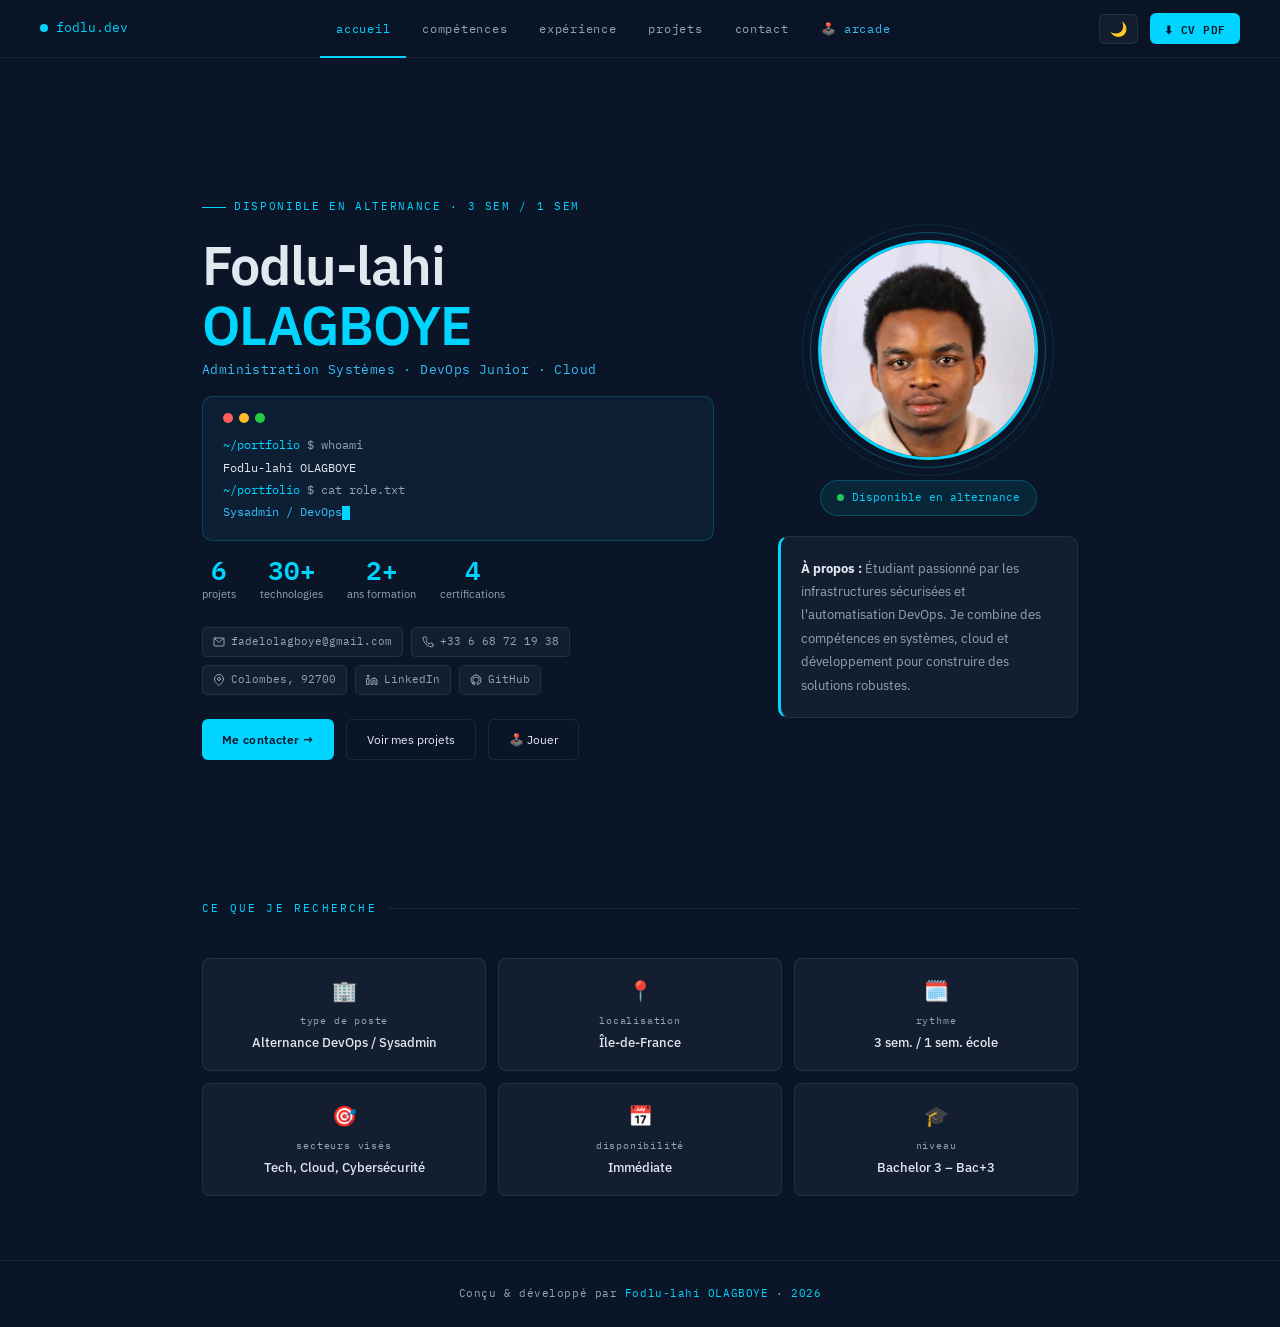
==== index.html @ 31d5ddb1 "Initial portfolio" ====
<!DOCTYPE html>
<html lang="fr">
<head>
  <meta charset="UTF-8">
  <meta name="viewport" content="width=device-width, initial-scale=1.0">
  <title>Fodlu-lahi OLAGBOYE – Portfolio</title>
  <link href="https://fonts.googleapis.com/css2?family=IBM+Plex+Mono:wght@400;600&family=IBM+Plex+Sans:wght@300;400;500;600&display=swap" rel="stylesheet">
  <link rel="stylesheet" href="css/style.css">
  <link rel="icon" href="data:image/svg+xml,<svg xmlns='http://www.w3.org/2000/svg' viewBox='0 0 100 100'><rect width='100' height='100' rx='16' fill='%230a1628'/><text y='.9em' font-size='55' x='50' text-anchor='middle' fill='%2300d4ff' font-family='monospace' font-weight='bold'>FO</text></svg>">
</head>
<body>

<div class="scroll-bar" id="scrollBar"></div>

<!-- NAV -->
<nav style="position:sticky;top:0;z-index:100;background:rgba(10,22,40,0.97);backdrop-filter:blur(16px);border-bottom:1px solid var(--border);padding:0 2.5rem;display:flex;align-items:center;justify-content:space-between;height:58px;transition:background .3s;">
  <div style="font-family:var(--mono);font-size:13px;color:var(--accent);cursor:pointer;display:flex;align-items:center;gap:8px;" onclick="showPage('accueil')">
    <div style="width:8px;height:8px;border-radius:50%;background:var(--accent);animation:pulse 2s infinite;"></div>
    fodlu.dev
  </div>
  <ul class="nav-links" style="display:flex;gap:0;list-style:none;">
    <li><a href="#" onclick="showPage('accueil');return false;"     id="nav-accueil"     class="active">accueil</a></li>
    <li><a href="#" onclick="showPage('competences');return false;" id="nav-competences">compétences</a></li>
    <li><a href="#" onclick="showPage('experience');return false;"  id="nav-experience">expérience</a></li>
    <li><a href="#" onclick="showPage('projets');return false;"     id="nav-projets">projets</a></li>
    <li><a href="#" onclick="showPage('contact');return false;"     id="nav-contact">contact</a></li>
    <li><a href="arcade.html" style="display:block;font-size:12px;color:var(--accent2);text-decoration:none;letter-spacing:.06em;font-family:var(--mono);padding:0 1rem;height:58px;line-height:58px;border-bottom:2px solid transparent;transition:all .2s;">🕹️ arcade</a></li>
  </ul>
  <div style="display:flex;align-items:center;gap:.75rem;">
    <button id="themeBtn" onclick="toggleTheme()" style="background:var(--card);border:1px solid var(--border);border-radius:6px;padding:6px 10px;cursor:pointer;color:var(--text2);font-size:14px;transition:all .2s;">🌙</button>
    <a href="assets/cv.pdf" download style="background:var(--accent);color:#0a1628;font-size:11px;font-family:var(--mono);font-weight:600;border:none;border-radius:6px;padding:7px 14px;cursor:pointer;letter-spacing:.05em;text-decoration:none;display:flex;align-items:center;gap:6px;">⬇ CV PDF</a>
  </div>
</nav>

<!-- ===== ACCUEIL ===== -->
<div class="page active" id="page-accueil">
  <div style="display:grid;grid-template-columns:1fr 300px;gap:4rem;align-items:center;min-height:calc(100vh - 58px);max-width:940px;margin:0 auto;padding:3rem 2rem;" class="hero">
    <div>
      <div style="font-family:var(--mono);font-size:11px;color:var(--accent);letter-spacing:.15em;text-transform:uppercase;margin-bottom:1.2rem;display:flex;align-items:center;gap:8px;">
        <span style="display:inline-block;width:24px;height:1px;background:var(--accent);"></span>
        disponible en alternance · 3 sem / 1 sem
      </div>
      <h1 style="font-size:clamp(2rem,5vw,3.4rem);font-weight:600;line-height:1.1;letter-spacing:-.02em;margin-bottom:.3rem;">Fodlu-lahi<br><span style="color:var(--accent);">OLAGBOYE</span></h1>
      <div style="font-family:var(--mono);font-size:13px;color:var(--accent2);margin-bottom:1rem;letter-spacing:.03em;">Administration Systèmes · DevOps Junior · Cloud</div>

      <!-- TERMINAL -->
      <div style="background:#0d1f35;border:1px solid rgba(0,212,255,.2);border-radius:10px;padding:1rem 1.25rem;margin:1rem 0;font-family:var(--mono);font-size:12px;">
        <div style="display:flex;gap:6px;margin-bottom:.75rem;">
          <div style="width:10px;height:10px;border-radius:50%;background:#ff5f57;"></div>
          <div style="width:10px;height:10px;border-radius:50%;background:#ffbd2e;"></div>
          <div style="width:10px;height:10px;border-radius:50%;background:#28ca41;"></div>
        </div>
        <div style="color:#94a3b8;margin-bottom:3px;"><span style="color:var(--accent);">~/portfolio</span> $ whoami</div>
        <div style="color:#e2e8f0;margin-bottom:3px;">Fodlu-lahi OLAGBOYE</div>
        <div style="color:#94a3b8;margin-bottom:3px;"><span style="color:var(--accent);">~/portfolio</span> $ cat role.txt</div>
        <div><span id="typed-text" style="color:var(--accent2);"></span><span id="cursor" style="display:inline-block;width:8px;height:14px;background:var(--accent);animation:blink .8s infinite;vertical-align:middle;"></span></div>
        <div id="term-comment" style="color:#4a6080;margin-top:3px;"></div>
      </div>

      <!-- STATS -->
      <div style="display:flex;gap:1.5rem;margin-bottom:1.5rem;" class="stats-row">
        <div style="text-align:center;"><div id="s1" style="font-family:var(--mono);font-size:1.6rem;font-weight:600;color:var(--accent);line-height:1;">0</div><div style="font-size:11px;color:var(--text2);margin-top:3px;">projets</div></div>
        <div style="text-align:center;"><div id="s2" style="font-family:var(--mono);font-size:1.6rem;font-weight:600;color:var(--accent);line-height:1;">0</div><div style="font-size:11px;color:var(--text2);margin-top:3px;">technologies</div></div>
        <div style="text-align:center;"><div id="s3" style="font-family:var(--mono);font-size:1.6rem;font-weight:600;color:var(--accent);line-height:1;">0</div><div style="font-size:11px;color:var(--text2);margin-top:3px;">ans formation</div></div>
        <div style="text-align:center;"><div id="s4" style="font-family:var(--mono);font-size:1.6rem;font-weight:600;color:var(--accent);line-height:1;">0</div><div style="font-size:11px;color:var(--text2);margin-top:3px;">certifications</div></div>
      </div>

      <!-- CONTACTS -->
      <div style="display:flex;flex-wrap:wrap;gap:.5rem;margin-bottom:1.5rem;">
        <a class="chip" href="mailto:fadelolagboye@gmail.com"><svg viewBox="0 0 24 24"><rect x="2" y="4" width="20" height="16" rx="2"/><polyline points="2,4 12,13 22,4"/></svg>fadelolagboye@gmail.com</a>
        <a class="chip" href="tel:+33668721938"><svg viewBox="0 0 24 24"><path d="M22 16.92v3a2 2 0 0 1-2.18 2A19.79 19.79 0 0 1 11.07 19a19.5 19.5 0 0 1-6-6A19.79 19.79 0 0 1 2.12 4.18 2 2 0 0 1 4.11 2h3a2 2 0 0 1 2 1.72c.127.96.361 1.903.7 2.81a2 2 0 0 1-.45 2.11L8.09 9.91a16 16 0 0 0 6 6l1.27-1.27a2 2 0 0 1 2.11-.45c.907.339 1.85.573 2.81.7A2 2 0 0 1 22 16.92z"/></svg>+33 6 68 72 19 38</a>
        <a class="chip" href="#"><svg viewBox="0 0 24 24"><path d="M21 10c0 7-9 13-9 13s-9-6-9-13a9 9 0 0 1 18 0z"/><circle cx="12" cy="10" r="3"/></svg>Colombes, 92700</a>
        <a class="chip" href="https://linkedin.com/in/fodlu-olagboye" target="_blank"><svg viewBox="0 0 24 24"><path d="M16 8a6 6 0 0 1 6 6v7h-4v-7a2 2 0 0 0-2-2 2 2 0 0 0-2 2v7h-4v-7a6 6 0 0 1 6-6z"/><rect x="2" y="9" width="4" height="12"/><circle cx="4" cy="4" r="2"/></svg>LinkedIn</a>
        <a class="chip" href="https://github.com/fodlu-olagboye" target="_blank"><svg viewBox="0 0 24 24" fill="currentColor" stroke="none"><path d="M12 2C6.477 2 2 6.484 2 12.017c0 4.425 2.865 8.18 6.839 9.504.5.092.682-.217.682-.483 0-.237-.008-.868-.013-1.703-2.782.605-3.369-1.343-3.369-1.343-.454-1.158-1.11-1.466-1.11-1.466-.908-.62.069-.608.069-.608 1.003.07 1.531 1.032 1.531 1.032.892 1.53 2.341 1.088 2.91.832.092-.647.35-1.088.636-1.338-2.22-.253-4.555-1.113-4.555-4.951 0-1.093.39-1.988 1.029-2.688-.103-.253-.446-1.272.098-2.65 0 0 .84-.27 2.75 1.026A9.564 9.564 0 0 1 12 6.844a9.59 9.59 0 0 1 2.504.337c1.909-1.296 2.747-1.027 2.747-1.027.546 1.379.202 2.398.1 2.651.64.7 1.028 1.595 1.028 2.688 0 3.848-2.339 4.695-4.566 4.943.359.309.678.92.678 1.855 0 1.338-.012 2.419-.012 2.747 0 .268.18.58.688.482A10.019 10.019 0 0 0 22 12.017C22 6.484 17.522 2 12 2z"/></svg>GitHub</a>
      </div>

      <div style="display:flex;gap:.75rem;flex-wrap:wrap;">
        <button class="btn-p" onclick="showPage('contact')">Me contacter →</button>
        <button class="btn-s" onclick="showPage('projets')">Voir mes projets</button>
        <a class="btn-s" href="arcade.html">🕹️ Jouer</a>
      </div>
    </div>

    <!-- PHOTO + BADGE -->
    <div style="display:flex;flex-direction:column;align-items:center;gap:1.25rem;" class="hero-right">
      <div style="position:relative;width:220px;height:220px;" class="photo-wrap">
        <div style="position:absolute;inset:-8px;border-radius:50%;border:1px solid rgba(0,212,255,.3);"></div>
        <div style="position:absolute;inset:-16px;border-radius:50%;border:1px solid rgba(0,212,255,.12);"></div>
        <img src="[data-uri]" alt="Fodlu-lahi OLAGBOYE" style="width:220px;height:220px;border-radius:50%;object-fit:cover;object-position:top center;border:3px solid var(--accent);display:block;">
      </div>
      <div style="display:flex;align-items:center;gap:8px;background:rgba(0,212,255,.08);border:1px solid rgba(0,212,255,.25);border-radius:20px;padding:8px 16px;font-family:var(--mono);font-size:11px;color:var(--accent);">
        <div style="width:7px;height:7px;border-radius:50%;background:#22c55e;animation:pulse 2s infinite;"></div>
        Disponible en alternance
      </div>
      <div style="background:var(--card);border:1px solid var(--border);border-radius:10px;padding:1.25rem;border-left:3px solid var(--accent);font-size:13px;color:var(--text2);line-height:1.8;">
        <strong style="color:var(--text);">À propos :</strong> Étudiant passionné par les infrastructures sécurisées et l'automatisation DevOps. Je combine des compétences en systèmes, cloud et développement pour construire des solutions robustes.
      </div>
    </div>
  </div>

  <!-- CE QUE JE RECHERCHE -->
  <div class="wrap" style="padding-top:0;">
    <div class="section-title">ce que je recherche</div>
    <div class="recherche-box">
      <div class="rech-card"><div class="rech-icon">🏢</div><div class="rech-label">type de poste</div><div class="rech-val">Alternance DevOps / Sysadmin</div></div>
      <div class="rech-card"><div class="rech-icon">📍</div><div class="rech-label">localisation</div><div class="rech-val">Île-de-France</div></div>
      <div class="rech-card"><div class="rech-icon">🗓️</div><div class="rech-label">rythme</div><div class="rech-val">3 sem. / 1 sem. école</div></div>
      <div class="rech-card"><div class="rech-icon">🎯</div><div class="rech-label">secteurs visés</div><div class="rech-val">Tech, Cloud, Cybersécurité</div></div>
      <div class="rech-card"><div class="rech-icon">📅</div><div class="rech-label">disponibilité</div><div class="rech-val">Immédiate</div></div>
      <div class="rech-card"><div class="rech-icon">🎓</div><div class="rech-label">niveau</div><div class="rech-val">Bachelor 3 – Bac+3</div></div>
    </div>
  </div>
</div>

<!-- ===== COMPÉTENCES ===== -->
<div class="page" id="page-competences">
  <div class="wrap">
    <div class="section-title">compétences techniques</div>
    <div class="skills-grid">
      <div class="skill-card"><div class="skill-card-title">⚙️ Systèmes &amp; Réseaux</div><div class="tags"><span class="tag">DNS</span><span class="tag">TCP/IP</span><span class="tag">VLAN</span><span class="tag">VMware</span><span class="tag">VirtualBox</span><span class="tag">Proxmox</span><span class="tag">Debian</span><span class="tag">Ubuntu</span><span class="tag">Kali</span><span class="tag">Docker</span></div></div>
      <div class="skill-card"><div class="skill-card-title">☁️ Cloud &amp; Sécurité</div><div class="tags"><span class="tag">AWS</span><span class="tag">Azure</span><span class="tag">GCP</span><span class="tag">DevSecOps</span><span class="tag">CI/CD</span><span class="tag">GitHub Actions</span><span class="tag">GitLab CI</span></div></div>
      <div class="skill-card"><div class="skill-card-title">💻 Dev &amp; DevOps</div><div class="tags"><span class="tag">Python</span><span class="tag">Bash</span><span class="tag">C</span><span class="tag">C++</span><span class="tag">HTML</span><span class="tag">CSS</span><span class="tag">JavaScript</span><span class="tag">React</span><span class="tag">Vue JS</span><span class="tag">Node.js</span><span class="tag">PHP</span></div></div>
      <div class="skill-card"><div class="skill-card-title">🗄️ Bases de données</div><div class="tags"><span class="tag">MySQL</span><span class="tag">PostgreSQL</span><span class="tag">SQL</span><span class="tag">XML</span><span class="tag">JSON</span><span class="tag">PhpMyAdmin</span></div></div>
      <div class="skill-card"><div class="skill-card-title">🎨 UI/UX &amp; Design</div><div class="tags"><span class="tag">Figma</span><span class="tag">Adobe XD</span><span class="tag">Webflow</span><span class="tag">WordPress</span><span class="tag">Shopify</span><span class="tag">Wix</span><span class="tag">Canva</span></div></div>
      <div class="skill-card"><div class="skill-card-title">🛠️ Outils &amp; Collab</div><div class="tags"><span class="tag">GitHub</span><span class="tag">Postman</span><span class="tag">VSCode</span><span class="tag">Power BI</span><span class="tag">R Studio</span><span class="tag">Excel</span></div></div>
    </div>
    <div class="prog-section">
      <div class="section-title">niveau de maîtrise</div>
      <div class="prog-grid">
        <div class="prog-item"><div class="prog-header"><span class="prog-name">Linux / Bash</span><span class="prog-pct">85%</span></div><div class="prog-bar"><div class="prog-fill" data-w="85"></div></div></div>
        <div class="prog-item"><div class="prog-header"><span class="prog-name">Python</span><span class="prog-pct">80%</span></div><div class="prog-bar"><div class="prog-fill" data-w="80"></div></div></div>
        <div class="prog-item"><div class="prog-header"><span class="prog-name">Docker / DevOps</span><span class="prog-pct">75%</span></div><div class="prog-bar"><div class="prog-fill" data-w="75"></div></div></div>
        <div class="prog-item"><div class="prog-header"><span class="prog-name">SQL / BDD</span><span class="prog-pct">80%</span></div><div class="prog-bar"><div class="prog-fill" data-w="80"></div></div></div>
        <div class="prog-item"><div class="prog-header"><span class="prog-name">AWS / Azure / GCP</span><span class="prog-pct">65%</span></div><div class="prog-bar"><div class="prog-fill" data-w="65"></div></div></div>
        <div class="prog-item"><div class="prog-header"><span class="prog-name">Sécurité réseau</span><span class="prog-pct">70%</span></div><div class="prog-bar"><div class="prog-fill" data-w="70"></div></div></div>
        <div class="prog-item"><div class="prog-header"><span class="prog-name">HTML / CSS / JS</span><span class="prog-pct">75%</span></div><div class="prog-bar"><div class="prog-fill" data-w="75"></div></div></div>
        <div class="prog-item"><div class="prog-header"><span class="prog-name">Réseaux TCP/IP</span><span class="prog-pct">78%</span></div><div class="prog-bar"><div class="prog-fill" data-w="78"></div></div></div>
      </div>
    </div>
    <div class="section-sep"><div class="section-title">certifications &amp; objectifs</div></div>
    <div class="certs-grid">
      <div class="cert-badge">🏅 <span>AWS Cloud Practitioner – en préparation</span></div>
      <div class="cert-badge">🏅 <span>Azure Fundamentals AZ-900 – en vue</span></div>
      <div class="cert-badge">🏅 <span>CompTIA Security+ – objectif 2026</span></div>
      <div class="cert-badge">🏅 <span>Linux LPIC-1 – en cours</span></div>
    </div>
    <div class="section-sep"><div class="section-title">langues &amp; soft skills</div></div>
    <div class="soft-grid">
      <div class="soft-card"><div style="font-size:20px;">🇫🇷</div><div><div style="font-size:13px;font-weight:500;color:var(--text);">Français</div><div style="font-size:12px;color:var(--text2);">Langue maternelle</div></div></div>
      <div class="soft-card"><div style="font-size:20px;">🇬🇧</div><div><div style="font-size:13px;font-weight:500;color:var(--text);">Anglais</div><div style="font-size:12px;color:var(--text2);">Niveau scolaire</div></div></div>
      <div class="soft-card"><div style="font-size:20px;">🎯</div><div><div style="font-size:13px;font-weight:500;color:var(--text);">Rigueur</div><div style="font-size:12px;color:var(--text2);">Travail méthodique</div></div></div>
      <div class="soft-card"><div style="font-size:20px;">⚡</div><div><div style="font-size:13px;font-weight:500;color:var(--text);">Réactivité</div><div style="font-size:12px;color:var(--text2);">Adaptabilité rapide</div></div></div>
      <div class="soft-card"><div style="font-size:20px;">💬</div><div><div style="font-size:13px;font-weight:500;color:var(--text);">Communication</div><div style="font-size:12px;color:var(--text2);">Sens du contact</div></div></div>
      <div class="soft-card"><div style="font-size:20px;">⚽</div><div><div style="font-size:13px;font-weight:500;color:var(--text);">Football</div><div style="font-size:12px;color:var(--text2);">Esprit d'équipe</div></div></div>
    </div>
  </div>
</div>

<!-- ===== EXPÉRIENCE ===== -->
<div class="page" id="page-experience">
  <div class="wrap">
    <div class="section-title">expériences professionnelles</div>
    <div class="timeline">
      <div class="tl-item">
        <div class="tl-date">mai – juil. 2025</div>
        <div class="tl-line"><div class="tl-dot"></div><div class="tl-conn"></div></div>
        <div><div class="tl-title">Stage – Analyste de données</div><div class="tl-company">WO SYSTEME · Paris, France</div><div class="tl-desc"><ul><li>Traitement et nettoyage de données issues d'Excel et de bases SQL</li><li>Analyses exploratoires pour identifier des anomalies</li><li>Création de tableaux de bord Power BI interactifs</li></ul></div></div>
      </div>
      <div class="tl-item">
        <div class="tl-date">depuis juil. 2024</div>
        <div class="tl-line"><div class="tl-dot"></div><div class="tl-conn"></div></div>
        <div><div class="tl-title">Agent d'information</div><div class="tl-company">Cityone · SNCF &amp; RATP · Paris</div><div class="tl-desc"><ul><li>Accueil et orientation des usagers</li><li>Information sur les perturbations, réactivité en cas d'incidents</li></ul></div></div>
      </div>
    </div>
    <div class="section-sep"><div class="section-title">formations</div></div>
    <div class="timeline">
      <div class="tl-item"><div class="tl-date">2025 – 2026</div><div class="tl-line"><div class="tl-dot edu"></div><div class="tl-conn"></div></div><div><div class="tl-title">Bachelor 3 – Administration Systèmes DevOps Junior</div><div class="tl-company">École PMN · Nanterre, France</div></div></div>
      <div class="tl-item"><div class="tl-date">oct. 2024 – juin 2025</div><div class="tl-line"><div class="tl-dot edu"></div><div class="tl-conn"></div></div><div><div class="tl-title">Bachelor 2 – Data / IA</div><div class="tl-company">École PMN · Nanterre, France</div></div></div>
      <div class="tl-item"><div class="tl-date">janv. – juin 2024</div><div class="tl-line"><div class="tl-dot edu"></div><div class="tl-conn"></div></div><div><div class="tl-title">Bachelor 1 – Data / IA</div><div class="tl-company">HETIC · Montreuil, France</div></div></div>
    </div>
  </div>
</div>

<!-- ===== PROJETS ===== -->
<div class="page" id="page-projets">
  <div class="wrap">
    <div class="section-title">projets réalisés</div>
    <div class="proj-grid">
      <div class="proj-card"><div class="proj-icon">🔒</div><div><div class="proj-title">Sécurisation d'infrastructures réseau</div><div class="proj-meta"><div class="proj-date">janv. – févr. 2026</div><a class="proj-gh" href="https://github.com/fodlu-olagboye" target="_blank"><svg viewBox="0 0 24 24"><path d="M12 2C6.477 2 2 6.484 2 12.017c0 4.425 2.865 8.18 6.839 9.504.5.092.682-.217.682-.483 0-.237-.008-.868-.013-1.703-2.782.605-3.369-1.343-3.369-1.343-.454-1.158-1.11-1.466-1.11-1.466-.908-.62.069-.608.069-.608 1.003.07 1.531 1.032 1.531 1.032.892 1.53 2.341 1.088 2.91.832.092-.647.35-1.088.636-1.338-2.22-.253-4.555-1.113-4.555-4.951 0-1.093.39-1.988 1.029-2.688-.103-.253-.446-1.272.098-2.65 0 0 .84-.27 2.75 1.026A9.564 9.564 0 0 1 12 6.844a9.59 9.59 0 0 1 2.504.337c1.909-1.296 2.747-1.027 2.747-1.027.546 1.379.202 2.398.1 2.651.64.7 1.028 1.595 1.028 2.688 0 3.848-2.339 4.695-4.566 4.943.359.309.678.92.678 1.855 0 1.338-.012 2.419-.012 2.747 0 .268.18.58.688.482A10.019 10.019 0 0 0 22 12.017C22 6.484 17.522 2 12 2z"/></svg>GitHub</a></div></div><div class="proj-desc">pfSense, UFW, Fail2Ban, OSSEC, renforcement SSH, sauvegardes chiffrées.</div><div class="tags"><span class="tag">pfSense</span><span class="tag">UFW</span><span class="tag">Fail2Ban</span><span class="tag">SSH</span></div></div>
      <div class="proj-card"><div class="proj-icon">🕵️</div><div><div class="proj-title">Audit de sécurité web</div><div class="proj-meta"><div class="proj-date">juin – juil. 2025</div><a class="proj-gh" href="https://github.com/fodlu-olagboye" target="_blank"><svg viewBox="0 0 24 24"><path d="M12 2C6.477 2 2 6.484 2 12.017c0 4.425 2.865 8.18 6.839 9.504.5.092.682-.217.682-.483 0-.237-.008-.868-.013-1.703-2.782.605-3.369-1.343-3.369-1.343-.454-1.158-1.11-1.466-1.11-1.466-.908-.62.069-.608.069-.608 1.003.07 1.531 1.032 1.531 1.032.892 1.53 2.341 1.088 2.91.832.092-.647.35-1.088.636-1.338-2.22-.253-4.555-1.113-4.555-4.951 0-1.093.39-1.988 1.029-2.688-.103-.253-.446-1.272.098-2.65 0 0 .84-.27 2.75 1.026A9.564 9.564 0 0 1 12 6.844a9.59 9.59 0 0 1 2.504.337c1.909-1.296 2.747-1.027 2.747-1.027.546 1.379.202 2.398.1 2.651.64.7 1.028 1.595 1.028 2.688 0 3.848-2.339 4.695-4.566 4.943.359.309.678.92.678 1.855 0 1.338-.012 2.419-.012 2.747 0 .268.18.58.688.482A10.019 10.019 0 0 0 22 12.017C22 6.484 17.522 2 12 2z"/></svg>GitHub</a></div></div><div class="proj-desc">OWASP Top 10, Nmap, Burp Suite, Metasploit, Wireshark, rapport de vulnérabilités.</div><div class="tags"><span class="tag">Nmap</span><span class="tag">Burp Suite</span><span class="tag">Metasploit</span></div></div>
      <div class="proj-card"><div class="proj-icon">📇</div><div><div class="proj-title">App gestion de contacts</div><div class="proj-meta"><div class="proj-date">mai – juin 2025</div><a class="proj-gh" href="https://github.com/fodlu-olagboye" target="_blank"><svg viewBox="0 0 24 24"><path d="M12 2C6.477 2 2 6.484 2 12.017c0 4.425 2.865 8.18 6.839 9.504.5.092.682-.217.682-.483 0-.237-.008-.868-.013-1.703-2.782.605-3.369-1.343-3.369-1.343-.454-1.158-1.11-1.466-1.11-1.466-.908-.62.069-.608.069-.608 1.003.07 1.531 1.032 1.531 1.032.892 1.53 2.341 1.088 2.91.832.092-.647.35-1.088.636-1.338-2.22-.253-4.555-1.113-4.555-4.951 0-1.093.39-1.988 1.029-2.688-.103-.253-.446-1.272.098-2.65 0 0 .84-.27 2.75 1.026A9.564 9.564 0 0 1 12 6.844a9.59 9.59 0 0 1 2.504.337c1.909-1.296 2.747-1.027 2.747-1.027.546 1.379.202 2.398.1 2.651.64.7 1.028 1.595 1.028 2.688 0 3.848-2.339 4.695-4.566 4.943.359.309.678.92.678 1.855 0 1.338-.012 2.419-.012 2.747 0 .268.18.58.688.482A10.019 10.019 0 0 0 22 12.017C22 6.484 17.522 2 12 2z"/></svg>GitHub</a></div></div><div class="proj-desc">MySQL, PHP, SQL, formulaires HTML, logique backend complète.</div><div class="tags"><span class="tag">MySQL</span><span class="tag">PHP</span><span class="tag">SQL</span></div></div>
      <div class="proj-card"><div class="proj-icon">🗃️</div><div><div class="proj-title">Base de données SQL</div><div class="proj-meta"><div class="proj-date">2024 · HETIC</div><a class="proj-gh" href="https://github.com/fodlu-olagboye" target="_blank"><svg viewBox="0 0 24 24"><path d="M12 2C6.477 2 2 6.484 2 12.017c0 4.425 2.865 8.18 6.839 9.504.5.092.682-.217.682-.483 0-.237-.008-.868-.013-1.703-2.782.605-3.369-1.343-3.369-1.343-.454-1.158-1.11-1.466-1.11-1.466-.908-.62.069-.608.069-.608 1.003.07 1.531 1.032 1.531 1.032.892 1.53 2.341 1.088 2.91.832.092-.647.35-1.088.636-1.338-2.22-.253-4.555-1.113-4.555-4.951 0-1.093.39-1.988 1.029-2.688-.103-.253-.446-1.272.098-2.65 0 0 .84-.27 2.75 1.026A9.564 9.564 0 0 1 12 6.844a9.59 9.59 0 0 1 2.504.337c1.909-1.296 2.747-1.027 2.747-1.027.546 1.379.202 2.398.1 2.651.64.7 1.028 1.595 1.028 2.688 0 3.848-2.339 4.695-4.566 4.943.359.309.678.92.678 1.855 0 1.338-.012 2.419-.012 2.747 0 .268.18.58.688.482A10.019 10.019 0 0 0 22 12.017C22 6.484 17.522 2 12 2z"/></svg>GitHub</a></div></div><div class="proj-desc">Indexation, contraintes d'intégrité, sécurisation des accès.</div><div class="tags"><span class="tag">SQL</span><span class="tag">PostgreSQL</span></div></div>
      <div class="proj-card"><div class="proj-icon">🐍</div><div><div class="proj-title">Jeu de pendu Python</div><div class="proj-meta"><div class="proj-date">mars 2024 · HETIC</div><a class="proj-gh" href="https://github.com/fodlu-olagboye" target="_blank"><svg viewBox="0 0 24 24"><path d="M12 2C6.477 2 2 6.484 2 12.017c0 4.425 2.865 8.18 6.839 9.504.5.092.682-.217.682-.483 0-.237-.008-.868-.013-1.703-2.782.605-3.369-1.343-3.369-1.343-.454-1.158-1.11-1.466-1.11-1.466-.908-.62.069-.608.069-.608 1.003.07 1.531 1.032 1.531 1.032.892 1.53 2.341 1.088 2.91.832.092-.647.35-1.088.636-1.338-2.22-.253-4.555-1.113-4.555-4.951 0-1.093.39-1.988 1.029-2.688-.103-.253-.446-1.272.098-2.65 0 0 .84-.27 2.75 1.026A9.564 9.564 0 0 1 12 6.844a9.59 9.59 0 0 1 2.504.337c1.909-1.296 2.747-1.027 2.747-1.027.546 1.379.202 2.398.1 2.651.64.7 1.028 1.595 1.028 2.688 0 3.848-2.339 4.695-4.566 4.943.359.309.678.92.678 1.855 0 1.338-.012 2.419-.012 2.747 0 .268.18.58.688.482A10.019 10.019 0 0 0 22 12.017C22 6.484 17.522 2 12 2z"/></svg>GitHub</a></div></div><div class="proj-desc">Algorithme, sélection aléatoire, suivi des tentatives, validation des entrées.</div><div class="tags"><span class="tag">Python</span><span class="tag">Algorithme</span></div></div>
      <div class="proj-card"><div class="proj-icon">🌐</div><div><div class="proj-title">Site de freelance</div><div class="proj-meta"><div class="proj-date">mai 2024 · Paris</div><a class="proj-gh" href="https://github.com/fodlu-olagboye" target="_blank"><svg viewBox="0 0 24 24"><path d="M12 2C6.477 2 2 6.484 2 12.017c0 4.425 2.865 8.18 6.839 9.504.5.092.682-.217.682-.483 0-.237-.008-.868-.013-1.703-2.782.605-3.369-1.343-3.369-1.343-.454-1.158-1.11-1.466-1.11-1.466-.908-.62.069-.608.069-.608 1.003.07 1.531 1.032 1.531 1.032.892 1.53 2.341 1.088 2.91.832.092-.647.35-1.088.636-1.338-2.22-.253-4.555-1.113-4.555-4.951 0-1.093.39-1.988 1.029-2.688-.103-.253-.446-1.272.098-2.65 0 0 .84-.27 2.75 1.026A9.564 9.564 0 0 1 12 6.844a9.59 9.59 0 0 1 2.504.337c1.909-1.296 2.747-1.027 2.747-1.027.546 1.379.202 2.398.1 2.651.64.7 1.028 1.595 1.028 2.688 0 3.848-2.339 4.695-4.566 4.943.359.309.678.92.678 1.855 0 1.338-.012 2.419-.012 2.747 0 .268.18.58.688.482A10.019 10.019 0 0 0 22 12.017C22 6.484 17.522 2 12 2z"/></svg>GitHub</a></div></div><div class="proj-desc">Maquettes Figma, coordination équipe, réalisation technique.</div><div class="tags"><span class="tag">Figma</span><span class="tag">HTML/CSS</span></div></div>
    </div>
  </div>
</div>

<!-- ===== CONTACT ===== -->
<div class="page" id="page-contact">
  <div class="wrap">
    <div class="section-title">contact</div>
    <p class="contact-intro">Vous cherchez un alternant motivé en Administration Systèmes / DevOps ? Je suis disponible selon le rythme <strong style="color:var(--text);">3 semaines entreprise / 1 semaine école</strong>.</p>
    <div class="contact-grid">
      <a class="contact-card" href="mailto:fadelolagboye@gmail.com"><div class="cc-icon">✉️</div><div><div class="cc-label">email</div><div class="cc-value">fadelolagboye@gmail.com</div></div></a>
      <a class="contact-card" href="tel:+33668721938"><div class="cc-icon">📱</div><div><div class="cc-label">téléphone</div><div class="cc-value">+33 6 68 72 19 38</div></div></a>
      <a class="contact-card" href="#"><div class="cc-icon">📍</div><div><div class="cc-label">localisation</div><div class="cc-value">Colombes (92700)</div></div></a>
      <a class="contact-card" href="https://linkedin.com/in/fodlu-olagboye" target="_blank"><div class="cc-icon">💼</div><div><div class="cc-label">linkedin</div><div class="cc-value">@Fodlu olagboye</div></div></a>
    </div>
    <div class="contact-cols">
      <div>
        <div class="form-title">envoyer un message</div>
        <div class="contact-form">
          <div class="form-row">
            <div class="form-group"><label>nom</label><input type="text" placeholder="Votre nom"></div>
            <div class="form-group"><label>email</label><input type="email" placeholder="votre@email.com"></div>
          </div>
          <div class="form-group"><label>objet</label><input type="text" placeholder="Proposition d'alternance..."></div>
          <div class="form-group"><label>message</label><textarea placeholder="Bonjour Fodlu-lahi, ..."></textarea></div>
          <button class="btn-p" style="align-self:flex-start;" onclick="alert('Pour activer l'envoi, connectez un service comme Formspree.io !')">Envoyer →</button>
        </div>
      </div>
      <div class="dispo-box">
        <div class="dispo-title">disponibilité &amp; infos</div>
        <div class="dispo-item"><div class="dispo-dot"></div><div><strong style="color:var(--text);">Rythme :</strong> 3 sem. entreprise / 1 sem. école</div></div>
        <div class="dispo-item"><div class="dispo-dot"></div><div><strong style="color:var(--text);">Disponible :</strong> Immédiatement</div></div>
        <div class="dispo-item"><div class="dispo-dot"></div><div><strong style="color:var(--text);">Zone :</strong> Île-de-France</div></div>
        <div class="dispo-item"><div class="dispo-dot"></div><div><strong style="color:var(--text);">Niveau :</strong> Bachelor 3 – Bac+3 (2026)</div></div>
        <div style="margin-top:1.5rem;">
          <a class="btn-p" href="assets/cv.pdf" download style="width:100%;justify-content:center;">⬇ Télécharger mon CV PDF</a>
        </div>
      </div>
    </div>
  </div>
</div>

<footer>Conçu &amp; développé par <span>Fodlu-lahi OLAGBOYE</span> · <span>2026</span></footer>

<style>
@keyframes blink { 0%,100%{opacity:1;} 50%{opacity:0;} }
.nav-links li a { display:block;font-size:12px;color:var(--text2);text-decoration:none;letter-spacing:.06em;font-family:var(--mono);padding:0 1rem;height:58px;line-height:58px;border-bottom:2px solid transparent;transition:all .2s; }
.nav-links li a:hover { color:var(--accent); }
.nav-links li a.active { color:var(--accent);border-bottom-color:var(--accent); }
</style>

<script src="js/navigation.js"></script>
</body>
</html>
---- css/style.css ----
/* ===== RESET & VARIABLES ===== */
*, *::before, *::after { box-sizing: border-box; margin: 0; padding: 0; }

:root {
  --navy: #0a1628;
  --accent: #00d4ff;
  --accent2: #38bdf8;
  --text: #e2e8f0;
  --text2: #94a3b8;
  --border: rgba(255,255,255,0.08);
  --card: rgba(255,255,255,0.04);
  --card-hover: rgba(255,255,255,0.07);
  --mono: 'IBM Plex Mono', monospace;
  --sans: 'IBM Plex Sans', sans-serif;
}

[data-theme="light"] {
  --navy: #f0f4f8;
  --text: #1a202c;
  --text2: #4a5568;
  --border: rgba(0,0,0,0.1);
  --card: rgba(0,0,0,0.03);
  --card-hover: rgba(0,0,0,0.06);
}

html { scroll-behavior: smooth; }

body {
  font-family: var(--sans);
  background: var(--navy);
  color: var(--text);
  font-size: 15px;
  line-height: 1.6;
  min-height: 100vh;
  transition: background .3s, color .3s;
}

/* ===== SCROLL BAR ===== */
.scroll-bar {
  position: fixed; top: 0; left: 0;
  height: 3px; background: var(--accent);
  z-index: 9999; width: 0%;
  transition: width .1s;
  border-radius: 0 2px 2px 0;
}

/* ===== LAYOUT ===== */
.wrap { max-width: 940px; margin: 0 auto; padding: 4rem 2rem; }

.section-title {
  font-family: var(--mono);
  font-size: 11px;
  letter-spacing: .2em;
  text-transform: uppercase;
  color: var(--accent);
  margin-bottom: 2.5rem;
  display: flex;
  align-items: center;
  gap: 12px;
}
.section-title::after {
  content: '';
  flex: 1;
  height: 1px;
  background: var(--border);
}

.section-sep {
  margin: 3rem 0 2rem;
  padding-top: 2rem;
  border-top: 1px solid var(--border);
}

/* ===== PAGES ===== */
.page { display: none; min-height: calc(100vh - 58px); animation: fadeIn .35s ease; }
.page.active { display: block; }

@keyframes fadeIn {
  from { opacity: 0; transform: translateY(10px); }
  to   { opacity: 1; transform: translateY(0); }
}

@keyframes pulse {
  0%, 100% { opacity: 1; }
  50%       { opacity: .4; }
}

/* ===== BUTTONS ===== */
.btn-p {
  display: inline-flex; align-items: center; gap: 8px;
  background: var(--accent); color: #0a1628;
  font-weight: 600; font-size: 12px;
  padding: 10px 20px; border-radius: 6px;
  text-decoration: none; cursor: pointer; border: none;
  font-family: var(--sans); letter-spacing: .03em;
  transition: opacity .2s;
}
.btn-p:hover { opacity: .85; }

.btn-s {
  display: inline-flex; align-items: center; gap: 8px;
  background: transparent; color: var(--text);
  font-size: 12px; padding: 10px 20px;
  border-radius: 6px; border: 1px solid var(--border);
  text-decoration: none; cursor: pointer;
  font-family: var(--sans); transition: all .2s;
}
.btn-s:hover { border-color: var(--accent); color: var(--accent); }

/* ===== CHIPS ===== */
.chip {
  display: flex; align-items: center; gap: 6px;
  font-family: var(--mono); font-size: 11px;
  color: var(--text2); background: var(--card);
  border: 1px solid var(--border); border-radius: 5px;
  padding: 5px 10px; text-decoration: none; transition: all .2s;
}
.chip:hover { color: var(--accent); border-color: var(--accent); background: rgba(0,212,255,.05); }
.chip svg { width: 12px; height: 12px; stroke: currentColor; fill: none; stroke-width: 2; stroke-linecap: round; stroke-linejoin: round; flex-shrink: 0; }

/* ===== TAGS ===== */
.tags { display: flex; flex-wrap: wrap; gap: 5px; }
.tag {
  font-size: 11px; font-family: var(--mono);
  background: rgba(255,255,255,.05);
  border: 1px solid rgba(255,255,255,.1);
  color: var(--text2); padding: 3px 8px; border-radius: 4px;
}

/* ===== CARDS ===== */
.skill-card {
  background: var(--card); border: 1px solid var(--border);
  border-radius: 10px; padding: 1.25rem; transition: all .2s;
}
.skill-card:hover { background: var(--card-hover); border-color: rgba(0,212,255,.2); }
.skill-card-title {
  font-size: 12px; font-weight: 600; color: var(--accent2);
  margin-bottom: .75rem; font-family: var(--mono); letter-spacing: .05em;
}

/* ===== TIMELINE ===== */
.timeline { display: flex; flex-direction: column; }
.tl-item {
  display: grid;
  grid-template-columns: 130px 1px 1fr;
  gap: 0 1.5rem;
  padding-bottom: 2.5rem;
}
.tl-date {
  font-family: var(--mono); font-size: 11px;
  color: var(--text2); text-align: right;
  padding-top: 5px; letter-spacing: .03em; line-height: 1.5;
}
.tl-line { display: flex; flex-direction: column; align-items: center; }
.tl-dot {
  width: 9px; height: 9px; border-radius: 50%;
  background: var(--accent); flex-shrink: 0; margin-top: 5px;
}
.tl-dot.edu { background: var(--accent2); }
.tl-conn { flex: 1; width: 1px; background: var(--border); margin-top: 4px; }
.tl-item:last-child .tl-conn { display: none; }
.tl-title { font-size: 15px; font-weight: 600; color: var(--text); margin-bottom: 2px; }
.tl-company { font-size: 12px; color: var(--accent2); font-family: var(--mono); margin-bottom: .5rem; }
.tl-desc { font-size: 13px; color: var(--text2); line-height: 1.7; }
.tl-desc li { margin-left: 1.2rem; margin-top: 3px; }

/* ===== GRIDS ===== */
.skills-grid { display: grid; grid-template-columns: repeat(auto-fit, minmax(260px, 1fr)); gap: 1rem; margin-bottom: 2rem; }
.proj-grid   { display: grid; grid-template-columns: repeat(auto-fit, minmax(280px, 1fr)); gap: 1rem; }
.soft-grid   { display: grid; grid-template-columns: repeat(auto-fit, minmax(180px, 1fr)); gap: .75rem; margin-top: 1rem; }

/* ===== PROJET CARD ===== */
.proj-card {
  background: var(--card); border: 1px solid var(--border);
  border-radius: 10px; padding: 1.5rem; transition: all .25s;
  display: flex; flex-direction: column; gap: .75rem;
}
.proj-card:hover { background: var(--card-hover); border-color: rgba(0,212,255,.3); transform: translateY(-3px); }
.proj-icon { width: 38px; height: 38px; border-radius: 8px; background: rgba(0,212,255,.1); display: flex; align-items: center; justify-content: center; font-size: 18px; }
.proj-title { font-size: 14px; font-weight: 600; color: var(--text); }
.proj-meta { display: flex; align-items: center; justify-content: space-between; }
.proj-date { font-family: var(--mono); font-size: 11px; color: var(--text2); }
.proj-gh { display: flex; align-items: center; gap: 5px; font-family: var(--mono); font-size: 11px; color: var(--text2); text-decoration: none; transition: color .2s; }
.proj-gh:hover { color: var(--accent); }
.proj-gh svg { width: 13px; height: 13px; fill: currentColor; }
.proj-desc { font-size: 12px; color: var(--text2); line-height: 1.65; flex: 1; }

/* ===== SOFT CARD ===== */
.soft-card {
  background: var(--card); border: 1px solid var(--border);
  border-radius: 8px; padding: 1rem;
  display: flex; align-items: center; gap: .75rem;
}

/* ===== PROGRESS ===== */
.prog-section { margin-top: 2.5rem; }
.prog-grid { display: grid; grid-template-columns: 1fr 1fr; gap: 1.2rem 2rem; }
.prog-item { margin-bottom: .2rem; }
.prog-header { display: flex; justify-content: space-between; margin-bottom: 6px; }
.prog-name { font-size: 12px; color: var(--text); font-family: var(--mono); }
.prog-pct  { font-size: 11px; color: var(--accent); font-family: var(--mono); }
.prog-bar  { height: 5px; background: rgba(255,255,255,.07); border-radius: 3px; overflow: hidden; }
.prog-fill {
  height: 100%;
  background: linear-gradient(90deg, var(--accent), var(--accent2));
  border-radius: 3px; width: 0%;
  transition: width 1.2s cubic-bezier(.4,0,.2,1);
}

/* ===== CERTS ===== */
.certs-grid { display: flex; flex-wrap: wrap; gap: .75rem; margin-top: 1rem; }
.cert-badge {
  display: flex; align-items: center; gap: 8px;
  background: rgba(255,193,7,.07); border: 1px solid rgba(255,193,7,.2);
  border-radius: 8px; padding: .6rem 1rem; font-size: 12px; color: #fbbf24;
}
.cert-badge span { font-family: var(--mono); font-size: 11px; }

/* ===== CONTACT ===== */
.contact-intro { font-size: 15px; color: var(--text2); margin-bottom: 2rem; line-height: 1.8; max-width: 600px; }
.contact-grid { display: grid; grid-template-columns: 1fr 1fr; gap: 1rem; margin-bottom: 2.5rem; }
.contact-card {
  background: var(--card); border: 1px solid var(--border);
  border-radius: 10px; padding: 1.25rem;
  display: flex; align-items: center; gap: 1rem;
  text-decoration: none; transition: all .2s;
}
.contact-card:hover { background: var(--card-hover); border-color: rgba(0,212,255,.25); }
.cc-icon { width: 40px; height: 40px; border-radius: 8px; background: rgba(0,212,255,.1); display: flex; align-items: center; justify-content: center; font-size: 18px; flex-shrink: 0; }
.cc-label { font-size: 11px; font-family: var(--mono); color: var(--text2); margin-bottom: 3px; }
.cc-value { font-size: 13px; color: var(--text); font-weight: 500; }
.contact-cols { display: grid; grid-template-columns: 1fr 1fr; gap: 2rem; }
.form-title { font-family: var(--mono); font-size: 11px; color: var(--accent); letter-spacing: .15em; margin-bottom: 1.2rem; }
.contact-form { display: flex; flex-direction: column; gap: .9rem; }
.form-row { display: grid; grid-template-columns: 1fr 1fr; gap: .9rem; }
.form-group { display: flex; flex-direction: column; gap: 6px; }
.form-group label { font-family: var(--mono); font-size: 11px; color: var(--text2); letter-spacing: .05em; }
.form-group input,
.form-group textarea {
  background: var(--card); border: 1px solid var(--border);
  border-radius: 7px; padding: 10px 14px;
  color: var(--text); font-family: var(--sans); font-size: 13px;
  outline: none; transition: border-color .2s; resize: none;
}
.form-group input:focus,
.form-group textarea:focus { border-color: rgba(0,212,255,.4); }
.form-group textarea { min-height: 110px; }
.dispo-box { background: var(--card); border: 1px solid var(--border); border-radius: 10px; padding: 1.5rem; }
.dispo-title { font-family: var(--mono); font-size: 11px; color: var(--accent); letter-spacing: .15em; margin-bottom: 1.2rem; }
.dispo-item { display: flex; align-items: flex-start; gap: .75rem; margin-bottom: .9rem; font-size: 13px; color: var(--text2); }
.dispo-dot { width: 7px; height: 7px; border-radius: 50%; background: var(--accent); flex-shrink: 0; margin-top: 5px; }

/* ===== RECHERCHE ===== */
.recherche-box { display: grid; grid-template-columns: repeat(3,1fr); gap: .75rem; margin-top: 1.5rem; }
.rech-card { background: var(--card); border: 1px solid var(--border); border-radius: 8px; padding: 1rem; text-align: center; }
.rech-icon { font-size: 20px; margin-bottom: .4rem; }
.rech-label { font-family: var(--mono); font-size: 10px; color: var(--text2); letter-spacing: .08em; margin-bottom: .25rem; }
.rech-val { font-size: 13px; font-weight: 500; color: var(--text); }

/* ===== FOOTER ===== */
footer {
  border-top: 1px solid var(--border);
  padding: 1.5rem 2rem; text-align: center;
  font-family: var(--mono); font-size: 11px; color: var(--text2); letter-spacing: .05em;
}
footer span { color: var(--accent); }

/* ===== RESPONSIVE ===== */
@media (max-width: 750px) {
  .hero { grid-template-columns: 1fr !important; padding: 2rem 1.5rem !important; min-height: auto !important; gap: 2rem !important; }
  .hero-right { order: -1; }
  .photo-wrap { width: 150px !important; height: 150px !important; }
  .photo-wrap img { width: 150px !important; height: 150px !important; }
  .contact-grid, .contact-cols, .form-row, .prog-grid, .recherche-box { grid-template-columns: 1fr !important; }
  nav { padding: 0 1rem !important; }
  .nav-links li a { padding: 0 .6rem !important; font-size: 10px !important; }
  .stats-row { gap: 1rem !important; }
}
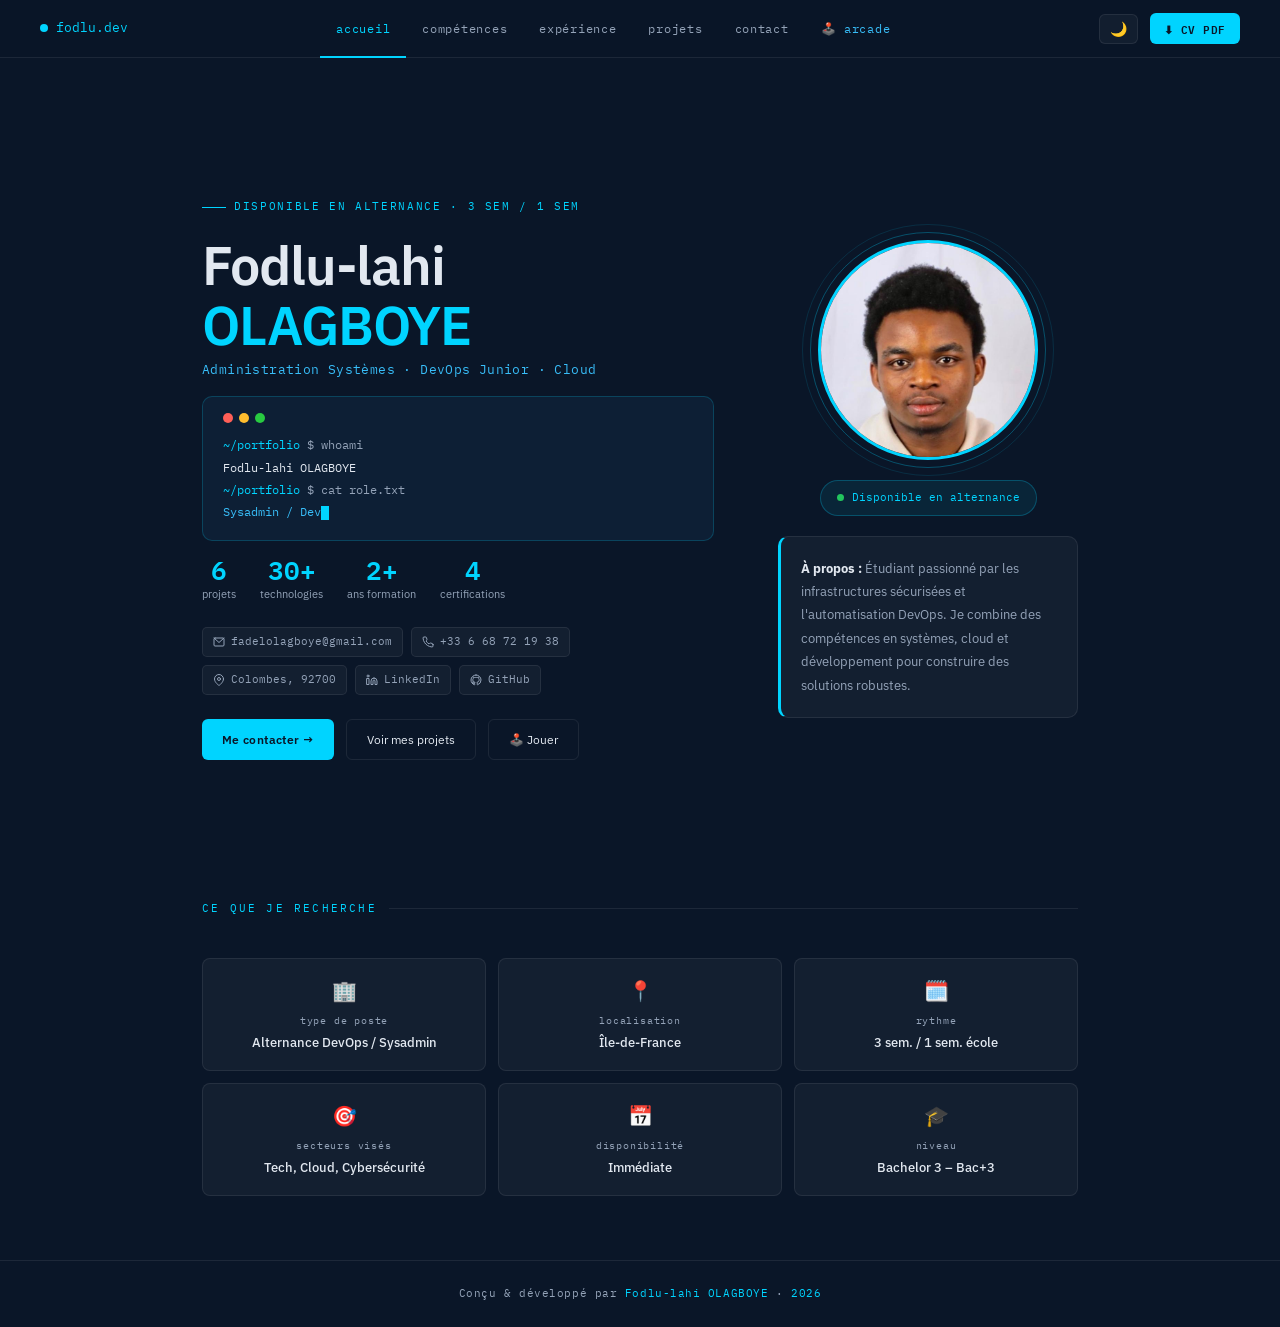
==== commit bf46a8a9: "Fix mobile + arcade link" ====
--- a/index.html
+++ b/index.html
@@ -70,8 +70,8 @@
         <a class="chip" href="mailto:fadelolagboye@gmail.com"><svg viewBox="0 0 24 24"><rect x="2" y="4" width="20" height="16" rx="2"/><polyline points="2,4 12,13 22,4"/></svg>fadelolagboye@gmail.com</a>
         <a class="chip" href="tel:+33668721938"><svg viewBox="0 0 24 24"><path d="M22 16.92v3a2 2 0 0 1-2.18 2A19.79 19.79 0 0 1 11.07 19a19.5 19.5 0 0 1-6-6A19.79 19.79 0 0 1 2.12 4.18 2 2 0 0 1 4.11 2h3a2 2 0 0 1 2 1.72c.127.96.361 1.903.7 2.81a2 2 0 0 1-.45 2.11L8.09 9.91a16 16 0 0 0 6 6l1.27-1.27a2 2 0 0 1 2.11-.45c.907.339 1.85.573 2.81.7A2 2 0 0 1 22 16.92z"/></svg>+33 6 68 72 19 38</a>
         <a class="chip" href="#"><svg viewBox="0 0 24 24"><path d="M21 10c0 7-9 13-9 13s-9-6-9-13a9 9 0 0 1 18 0z"/><circle cx="12" cy="10" r="3"/></svg>Colombes, 92700</a>
-        <a class="chip" href="https://linkedin.com/in/fodlu-olagboye" target="_blank"><svg viewBox="0 0 24 24"><path d="M16 8a6 6 0 0 1 6 6v7h-4v-7a2 2 0 0 0-2-2 2 2 0 0 0-2 2v7h-4v-7a6 6 0 0 1 6-6z"/><rect x="2" y="9" width="4" height="12"/><circle cx="4" cy="4" r="2"/></svg>LinkedIn</a>
-        <a class="chip" href="https://github.com/fodlu-olagboye" target="_blank"><svg viewBox="0 0 24 24" fill="currentColor" stroke="none"><path d="M12 2C6.477 2 2 6.484 2 12.017c0 4.425 2.865 8.18 6.839 9.504.5.092.682-.217.682-.483 0-.237-.008-.868-.013-1.703-2.782.605-3.369-1.343-3.369-1.343-.454-1.158-1.11-1.466-1.11-1.466-.908-.62.069-.608.069-.608 1.003.07 1.531 1.032 1.531 1.032.892 1.53 2.341 1.088 2.91.832.092-.647.35-1.088.636-1.338-2.22-.253-4.555-1.113-4.555-4.951 0-1.093.39-1.988 1.029-2.688-.103-.253-.446-1.272.098-2.65 0 0 .84-.27 2.75 1.026A9.564 9.564 0 0 1 12 6.844a9.59 9.59 0 0 1 2.504.337c1.909-1.296 2.747-1.027 2.747-1.027.546 1.379.202 2.398.1 2.651.64.7 1.028 1.595 1.028 2.688 0 3.848-2.339 4.695-4.566 4.943.359.309.678.92.678 1.855 0 1.338-.012 2.419-.012 2.747 0 .268.18.58.688.482A10.019 10.019 0 0 0 22 12.017C22 6.484 17.522 2 12 2z"/></svg>GitHub</a>
+        <a class="chip" href="https://www.linkedin.com/in/fodlu-olagboyé-9861012b6/" target="_blank"><svg viewBox="0 0 24 24"><path d="M16 8a6 6 0 0 1 6 6v7h-4v-7a2 2 0 0 0-2-2 2 2 0 0 0-2 2v7h-4v-7a6 6 0 0 1 6-6z"/><rect x="2" y="9" width="4" height="12"/><circle cx="4" cy="4" r="2"/></svg>LinkedIn</a>
+        <a class="chip" href="https://github.com/fadelola10" target="_blank"><svg viewBox="0 0 24 24" fill="currentColor" stroke="none"><path d="M12 2C6.477 2 2 6.484 2 12.017c0 4.425 2.865 8.18 6.839 9.504.5.092.682-.217.682-.483 0-.237-.008-.868-.013-1.703-2.782.605-3.369-1.343-3.369-1.343-.454-1.158-1.11-1.466-1.11-1.466-.908-.62.069-.608.069-.608 1.003.07 1.531 1.032 1.531 1.032.892 1.53 2.341 1.088 2.91.832.092-.647.35-1.088.636-1.338-2.22-.253-4.555-1.113-4.555-4.951 0-1.093.39-1.988 1.029-2.688-.103-.253-.446-1.272.098-2.65 0 0 .84-.27 2.75 1.026A9.564 9.564 0 0 1 12 6.844a9.59 9.59 0 0 1 2.504.337c1.909-1.296 2.747-1.027 2.747-1.027.546 1.379.202 2.398.1 2.651.64.7 1.028 1.595 1.028 2.688 0 3.848-2.339 4.695-4.566 4.943.359.309.678.92.678 1.855 0 1.338-.012 2.419-.012 2.747 0 .268.18.58.688.482A10.019 10.019 0 0 0 22 12.017C22 6.484 17.522 2 12 2z"/></svg>GitHub</a>
       </div>
 
       <div style="display:flex;gap:.75rem;flex-wrap:wrap;">
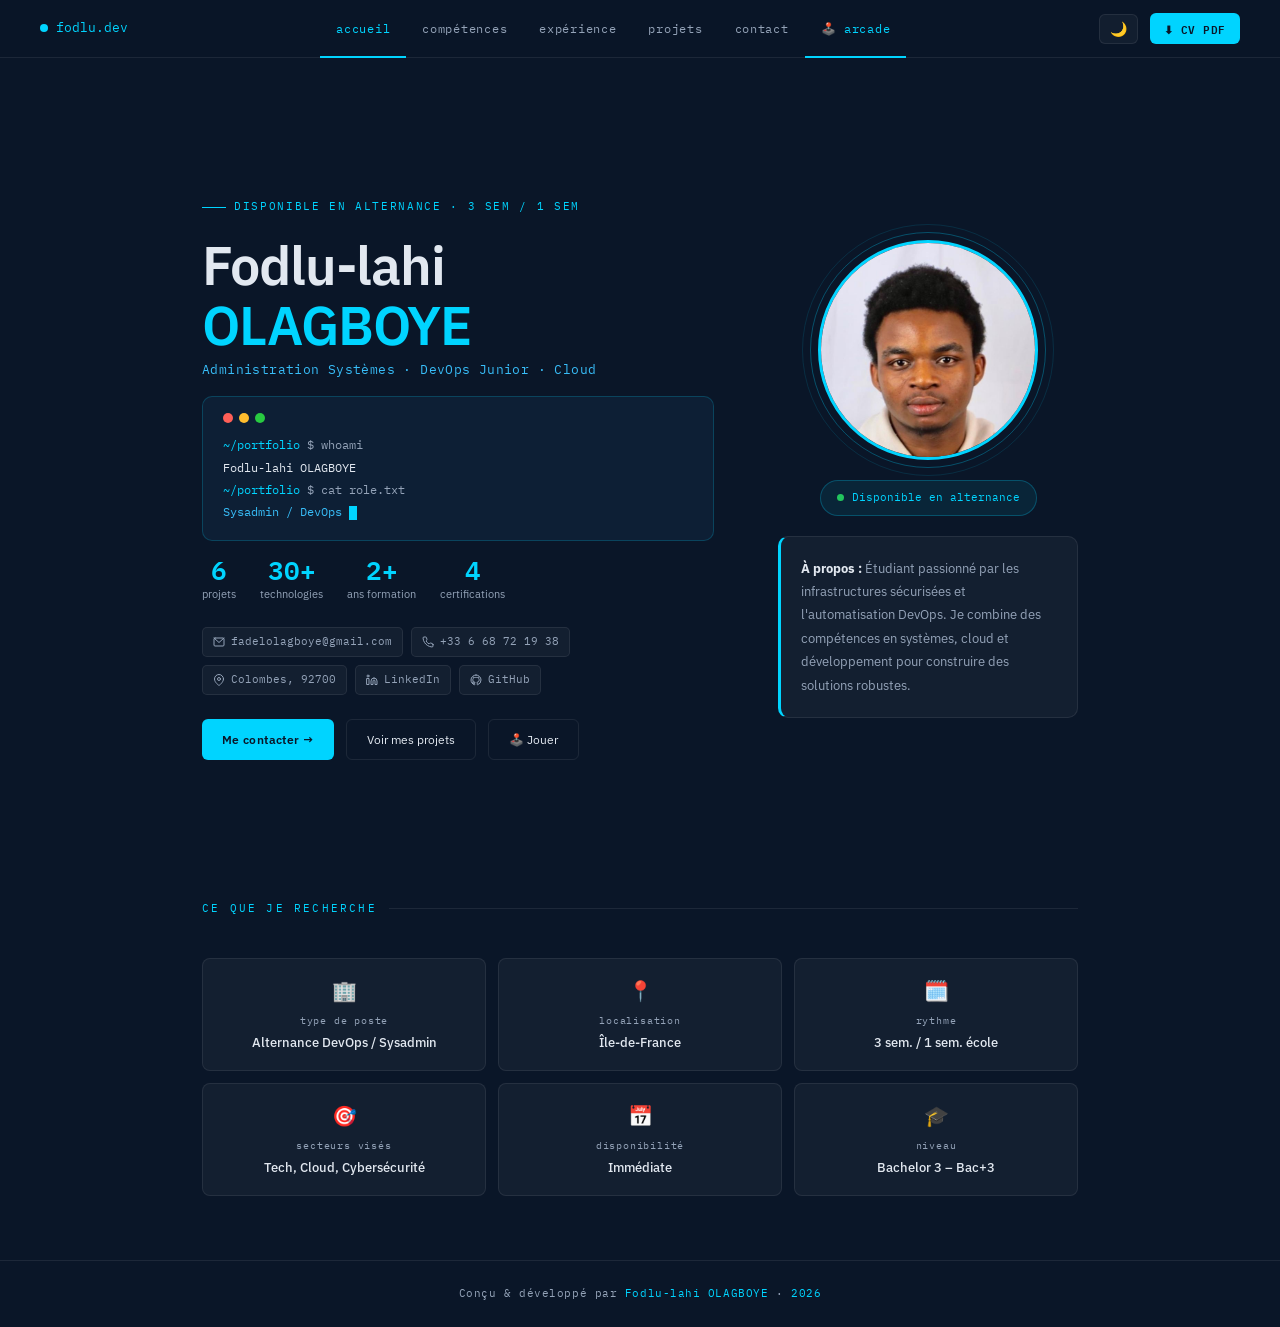
==== commit 3772f61f: "Fix mobile + arcade" ====
--- a/index.html
+++ b/index.html
@@ -24,7 +24,7 @@
     <li><a href="#" onclick="showPage('experience');return false;"  id="nav-experience">expérience</a></li>
     <li><a href="#" onclick="showPage('projets');return false;"     id="nav-projets">projets</a></li>
     <li><a href="#" onclick="showPage('contact');return false;"     id="nav-contact">contact</a></li>
-    <li><a href="arcade.html" style="display:block;font-size:12px;color:var(--accent2);text-decoration:none;letter-spacing:.06em;font-family:var(--mono);padding:0 1rem;height:58px;line-height:58px;border-bottom:2px solid transparent;transition:all .2s;">🕹️ arcade</a></li>
+    <li><a href="./arcade.html" style="display:block;font-size:12px;color:var(--accent);text-decoration:none;letter-spacing:.06em;font-family:var(--mono);padding:0 1rem;height:58px;line-height:58px;border-bottom:2px solid var(--accent);transition:all .2s;">🕹️ arcade</a></li>
   </ul>
   <div style="display:flex;align-items:center;gap:.75rem;">
     <button id="themeBtn" onclick="toggleTheme()" style="background:var(--card);border:1px solid var(--border);border-radius:6px;padding:6px 10px;cursor:pointer;color:var(--text2);font-size:14px;transition:all .2s;">🌙</button>
@@ -70,8 +70,8 @@
         <a class="chip" href="mailto:fadelolagboye@gmail.com"><svg viewBox="0 0 24 24"><rect x="2" y="4" width="20" height="16" rx="2"/><polyline points="2,4 12,13 22,4"/></svg>fadelolagboye@gmail.com</a>
         <a class="chip" href="tel:+33668721938"><svg viewBox="0 0 24 24"><path d="M22 16.92v3a2 2 0 0 1-2.18 2A19.79 19.79 0 0 1 11.07 19a19.5 19.5 0 0 1-6-6A19.79 19.79 0 0 1 2.12 4.18 2 2 0 0 1 4.11 2h3a2 2 0 0 1 2 1.72c.127.96.361 1.903.7 2.81a2 2 0 0 1-.45 2.11L8.09 9.91a16 16 0 0 0 6 6l1.27-1.27a2 2 0 0 1 2.11-.45c.907.339 1.85.573 2.81.7A2 2 0 0 1 22 16.92z"/></svg>+33 6 68 72 19 38</a>
         <a class="chip" href="#"><svg viewBox="0 0 24 24"><path d="M21 10c0 7-9 13-9 13s-9-6-9-13a9 9 0 0 1 18 0z"/><circle cx="12" cy="10" r="3"/></svg>Colombes, 92700</a>
-        <a class="chip" href="https://www.linkedin.com/in/fodlu-olagboyé-9861012b6/" target="_blank"><svg viewBox="0 0 24 24"><path d="M16 8a6 6 0 0 1 6 6v7h-4v-7a2 2 0 0 0-2-2 2 2 0 0 0-2 2v7h-4v-7a6 6 0 0 1 6-6z"/><rect x="2" y="9" width="4" height="12"/><circle cx="4" cy="4" r="2"/></svg>LinkedIn</a>
-        <a class="chip" href="https://github.com/fadelola10" target="_blank"><svg viewBox="0 0 24 24" fill="currentColor" stroke="none"><path d="M12 2C6.477 2 2 6.484 2 12.017c0 4.425 2.865 8.18 6.839 9.504.5.092.682-.217.682-.483 0-.237-.008-.868-.013-1.703-2.782.605-3.369-1.343-3.369-1.343-.454-1.158-1.11-1.466-1.11-1.466-.908-.62.069-.608.069-.608 1.003.07 1.531 1.032 1.531 1.032.892 1.53 2.341 1.088 2.91.832.092-.647.35-1.088.636-1.338-2.22-.253-4.555-1.113-4.555-4.951 0-1.093.39-1.988 1.029-2.688-.103-.253-.446-1.272.098-2.65 0 0 .84-.27 2.75 1.026A9.564 9.564 0 0 1 12 6.844a9.59 9.59 0 0 1 2.504.337c1.909-1.296 2.747-1.027 2.747-1.027.546 1.379.202 2.398.1 2.651.64.7 1.028 1.595 1.028 2.688 0 3.848-2.339 4.695-4.566 4.943.359.309.678.92.678 1.855 0 1.338-.012 2.419-.012 2.747 0 .268.18.58.688.482A10.019 10.019 0 0 0 22 12.017C22 6.484 17.522 2 12 2z"/></svg>GitHub</a>
+        <a class="chip" href="https://linkedin.com/in/fodlu-olagboye" target="_blank"><svg viewBox="0 0 24 24"><path d="M16 8a6 6 0 0 1 6 6v7h-4v-7a2 2 0 0 0-2-2 2 2 0 0 0-2 2v7h-4v-7a6 6 0 0 1 6-6z"/><rect x="2" y="9" width="4" height="12"/><circle cx="4" cy="4" r="2"/></svg>LinkedIn</a>
+        <a class="chip" href="https://github.com/fodlu-olagboye" target="_blank"><svg viewBox="0 0 24 24" fill="currentColor" stroke="none"><path d="M12 2C6.477 2 2 6.484 2 12.017c0 4.425 2.865 8.18 6.839 9.504.5.092.682-.217.682-.483 0-.237-.008-.868-.013-1.703-2.782.605-3.369-1.343-3.369-1.343-.454-1.158-1.11-1.466-1.11-1.466-.908-.62.069-.608.069-.608 1.003.07 1.531 1.032 1.531 1.032.892 1.53 2.341 1.088 2.91.832.092-.647.35-1.088.636-1.338-2.22-.253-4.555-1.113-4.555-4.951 0-1.093.39-1.988 1.029-2.688-.103-.253-.446-1.272.098-2.65 0 0 .84-.27 2.75 1.026A9.564 9.564 0 0 1 12 6.844a9.59 9.59 0 0 1 2.504.337c1.909-1.296 2.747-1.027 2.747-1.027.546 1.379.202 2.398.1 2.651.64.7 1.028 1.595 1.028 2.688 0 3.848-2.339 4.695-4.566 4.943.359.309.678.92.678 1.855 0 1.338-.012 2.419-.012 2.747 0 .268.18.58.688.482A10.019 10.019 0 0 0 22 12.017C22 6.484 17.522 2 12 2z"/></svg>GitHub</a>
       </div>
 
       <div style="display:flex;gap:.75rem;flex-wrap:wrap;">
--- a/css/style.css
+++ b/css/style.css
@@ -276,3 +276,135 @@
   .nav-links li a { padding: 0 .6rem !important; font-size: 10px !important; }
   .stats-row { gap: 1rem !important; }
 }
+
+/* ===== MOBILE RESPONSIVE COMPLET ===== */
+@media (max-width: 768px) {
+
+  /* NAV mobile */
+  nav {
+    padding: 0 1rem !important;
+    height: auto !important;
+    flex-wrap: wrap !important;
+    padding-top: .5rem !important;
+    padding-bottom: .5rem !important;
+    gap: .4rem !important;
+  }
+  .nav-links {
+    order: 3;
+    width: 100%;
+    overflow-x: auto;
+    -webkit-overflow-scrolling: touch;
+    scrollbar-width: none;
+    gap: 0 !important;
+    border-top: 1px solid var(--border);
+    padding-top: .25rem;
+  }
+  .nav-links::-webkit-scrollbar { display: none; }
+  .nav-links li a {
+    padding: 0 .75rem !important;
+    font-size: 11px !important;
+    height: 36px !important;
+    line-height: 36px !important;
+    white-space: nowrap;
+  }
+  nav > div:first-child { font-size: 12px !important; }
+  nav > div:last-child { gap: .4rem !important; }
+  nav > div:last-child button { padding: 5px 8px !important; font-size: 12px !important; }
+  nav > div:last-child a { padding: 5px 10px !important; font-size: 10px !important; }
+
+  /* HERO mobile */
+  .hero {
+    grid-template-columns: 1fr !important;
+    padding: 1.5rem 1rem !important;
+    min-height: auto !important;
+    gap: 1.5rem !important;
+  }
+  .hero-right { order: -1 !important; }
+  .photo-wrap {
+    width: 130px !important;
+    height: 130px !important;
+  }
+  .photo-wrap img {
+    width: 130px !important;
+    height: 130px !important;
+  }
+
+  /* HERO texte */
+  .hero h1 { font-size: 2rem !important; }
+
+  /* STATS */
+  .stats-row {
+    gap: .75rem !important;
+    flex-wrap: wrap !important;
+  }
+  .stats-row > div {
+    min-width: 60px;
+  }
+
+  /* CHIPS contacts */
+  .hero-contacts, [style*="display:flex;flex-wrap:wrap;gap:.5rem"] {
+    gap: .4rem !important;
+  }
+  .chip { font-size: 10px !important; padding: 4px 8px !important; }
+
+  /* BUTTONS */
+  .hero-btns, [style*="display:flex;gap:.75rem;flex-wrap:wrap"] {
+    flex-direction: column !important;
+    width: 100% !important;
+  }
+  .btn-p, .btn-s { width: 100% !important; justify-content: center !important; font-size: 13px !important; padding: 12px !important; }
+
+  /* ABOUT BOX */
+  [style*="border-left:3px solid var(--accent)"] {
+    font-size: 12px !important;
+    padding: 1rem !important;
+  }
+
+  /* RECHERCHE */
+  .recherche-box {
+    grid-template-columns: 1fr 1fr !important;
+    gap: .5rem !important;
+  }
+  .rech-card { padding: .75rem !important; }
+  .rech-val { font-size: 11px !important; }
+
+  /* WRAP */
+  .wrap { padding: 2rem 1rem !important; }
+
+  /* SECTION TITLE */
+  .section-title { font-size: 10px !important; margin-bottom: 1.5rem !important; }
+
+  /* SKILLS */
+  .skills-grid { grid-template-columns: 1fr !important; }
+
+  /* PROGRESS */
+  .prog-grid { grid-template-columns: 1fr !important; }
+
+  /* TIMELINE */
+  .tl-item {
+    grid-template-columns: 90px 1px 1fr !important;
+    gap: 0 1rem !important;
+  }
+  .tl-date { font-size: 10px !important; }
+  .tl-title { font-size: 13px !important; }
+
+  /* PROJETS */
+  .proj-grid { grid-template-columns: 1fr !important; }
+
+  /* CONTACT */
+  .contact-grid { grid-template-columns: 1fr !important; }
+  .contact-cols { grid-template-columns: 1fr !important; gap: 1.5rem !important; }
+  .form-row { grid-template-columns: 1fr !important; }
+
+  /* SOFT */
+  .soft-grid { grid-template-columns: 1fr 1fr !important; }
+
+  /* CERTS */
+  .certs-grid { flex-direction: column !important; }
+
+  /* TERMINAL */
+  [style*="background:#0d1f35"] { font-size: 11px !important; padding: .75rem !important; }
+
+  /* STATUS BADGE */
+  [style*="border-radius:20px"] { font-size: 10px !important; padding: 6px 12px !important; }
+}
